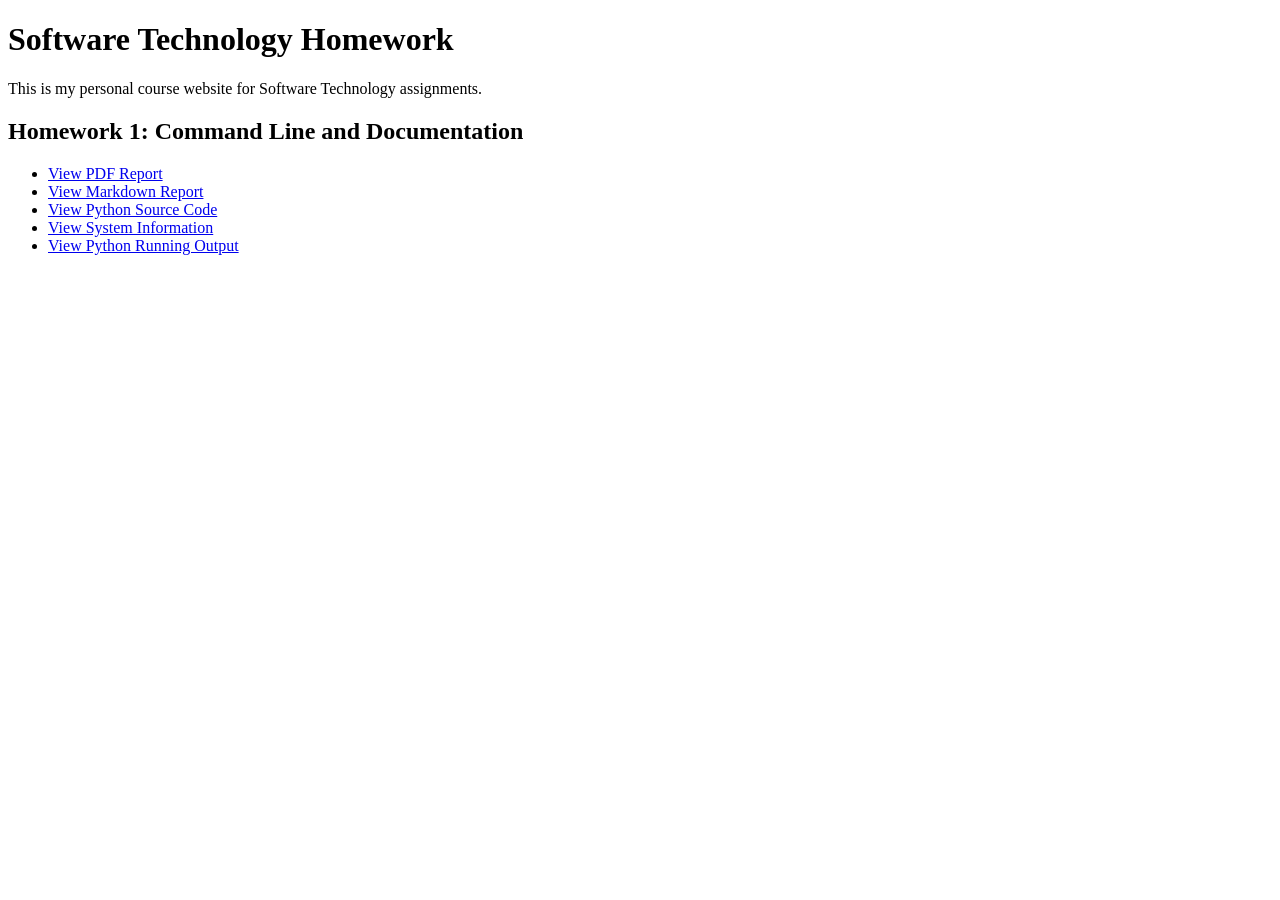
==== index.html @ 3d466a9c "Add homework 1 files" ====
<!DOCTYPE html>
<html lang="en">
<head>
    <meta charset="UTF-8">
    <title>Software Technology Homework</title>
</head>
<body>
    <h1>Software Technology Homework</h1>

    <p>This is my personal course website for Software Technology assignments.</p>

    <h2>Homework 1: Command Line and Documentation</h2>

    <ul>
        <li><a href="report.pdf">View PDF Report</a></li>
        <li><a href="report.md">View Markdown Report</a></li>
        <li><a href="matmul.py">View Python Source Code</a></li>
        <li><a href="system_info.txt">View System Information</a></li>
        <li><a href="result_python.txt">View Python Running Output</a></li>
    </ul>
</body>
</html>
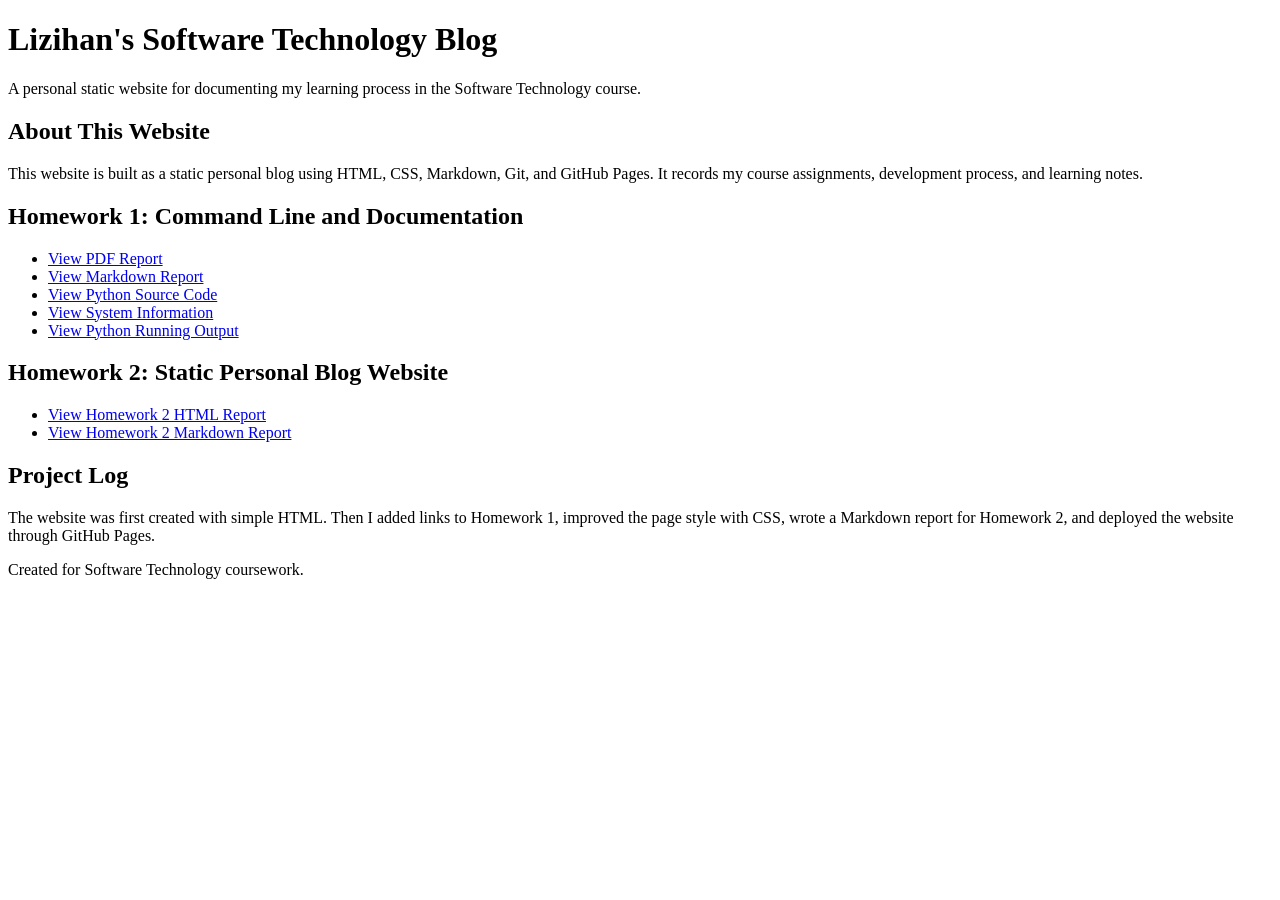
==== commit a2a02c98: "Update homepage as personal blog" ====
--- a/index.html
+++ b/index.html
@@ -2,21 +2,55 @@
 <html lang="en">
 <head>
     <meta charset="UTF-8">
-    <title>Software Technology Homework</title>
+    <title>Lizihan's Software Technology Blog</title>
+    <link rel="stylesheet" href="style.css">
 </head>
 <body>
-    <h1>Software Technology Homework</h1>
+    <header>
+        <h1>Lizihan's Software Technology Blog</h1>
+        <p>A personal static website for documenting my learning process in the Software Technology course.</p>
+    </header>
 
-    <p>This is my personal course website for Software Technology assignments.</p>
+    <main>
+        <section class="card">
+            <h2>About This Website</h2>
+            <p>
+                This website is built as a static personal blog using HTML, CSS, Markdown, Git, and GitHub Pages.
+                It records my course assignments, development process, and learning notes.
+            </p>
+        </section>
 
-    <h2>Homework 1: Command Line and Documentation</h2>
+        <section class="card">
+            <h2>Homework 1: Command Line and Documentation</h2>
+            <ul>
+                <li><a href="report.pdf">View PDF Report</a></li>
+                <li><a href="report.md">View Markdown Report</a></li>
+                <li><a href="matmul.py">View Python Source Code</a></li>
+                <li><a href="system_info.txt">View System Information</a></li>
+                <li><a href="result_python.txt">View Python Running Output</a></li>
+            </ul>
+        </section>
 
-    <ul>
-        <li><a href="report.pdf">View PDF Report</a></li>
-        <li><a href="report.md">View Markdown Report</a></li>
-        <li><a href="matmul.py">View Python Source Code</a></li>
-        <li><a href="system_info.txt">View System Information</a></li>
-        <li><a href="result_python.txt">View Python Running Output</a></li>
-    </ul>
+        <section class="card">
+            <h2>Homework 2: Static Personal Blog Website</h2>
+            <ul>
+                <li><a href="homework2_report.html">View Homework 2 HTML Report</a></li>
+                <li><a href="homework2_report.md">View Homework 2 Markdown Report</a></li>
+            </ul>
+        </section>
+
+        <section class="card">
+            <h2>Project Log</h2>
+            <p>
+                The website was first created with simple HTML. Then I added links to Homework 1,
+                improved the page style with CSS, wrote a Markdown report for Homework 2,
+                and deployed the website through GitHub Pages.
+            </p>
+        </section>
+    </main>
+
+    <footer>
+        <p>Created for Software Technology coursework.</p>
+    </footer>
 </body>
 </html>
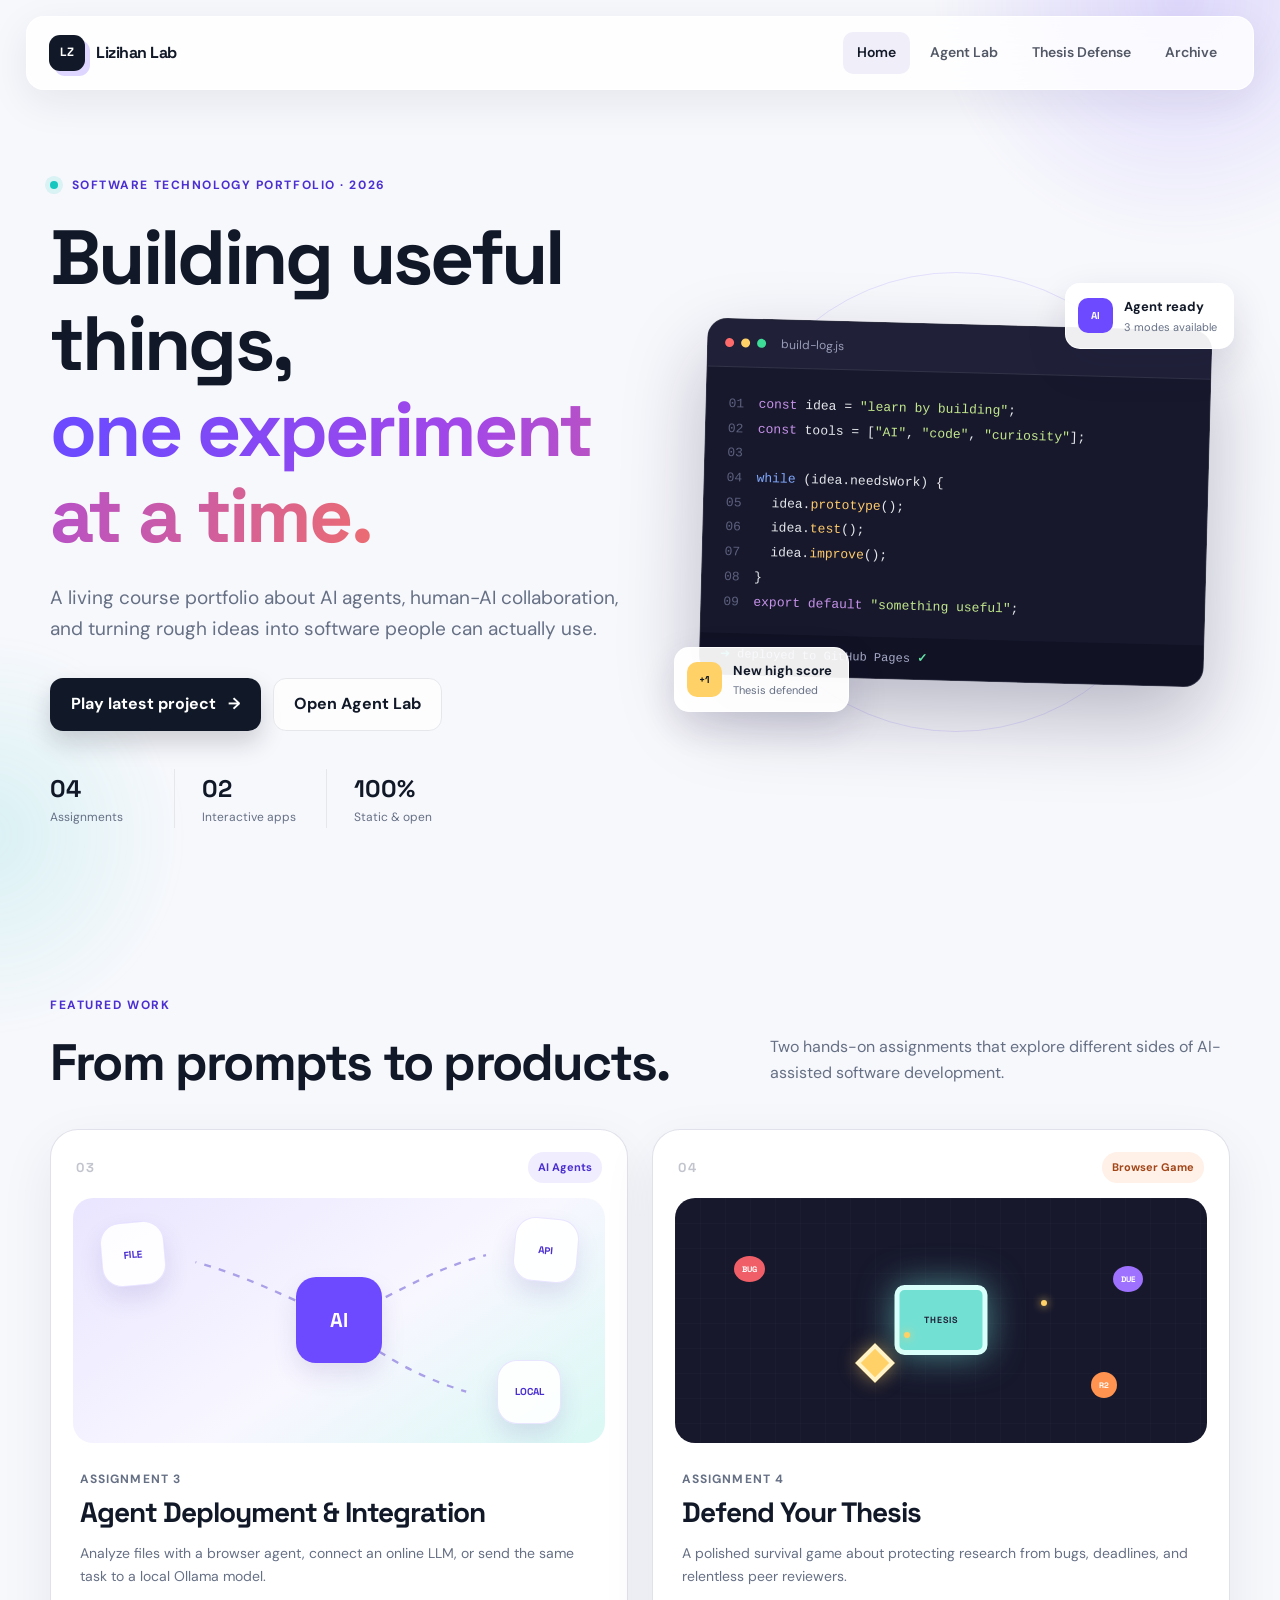
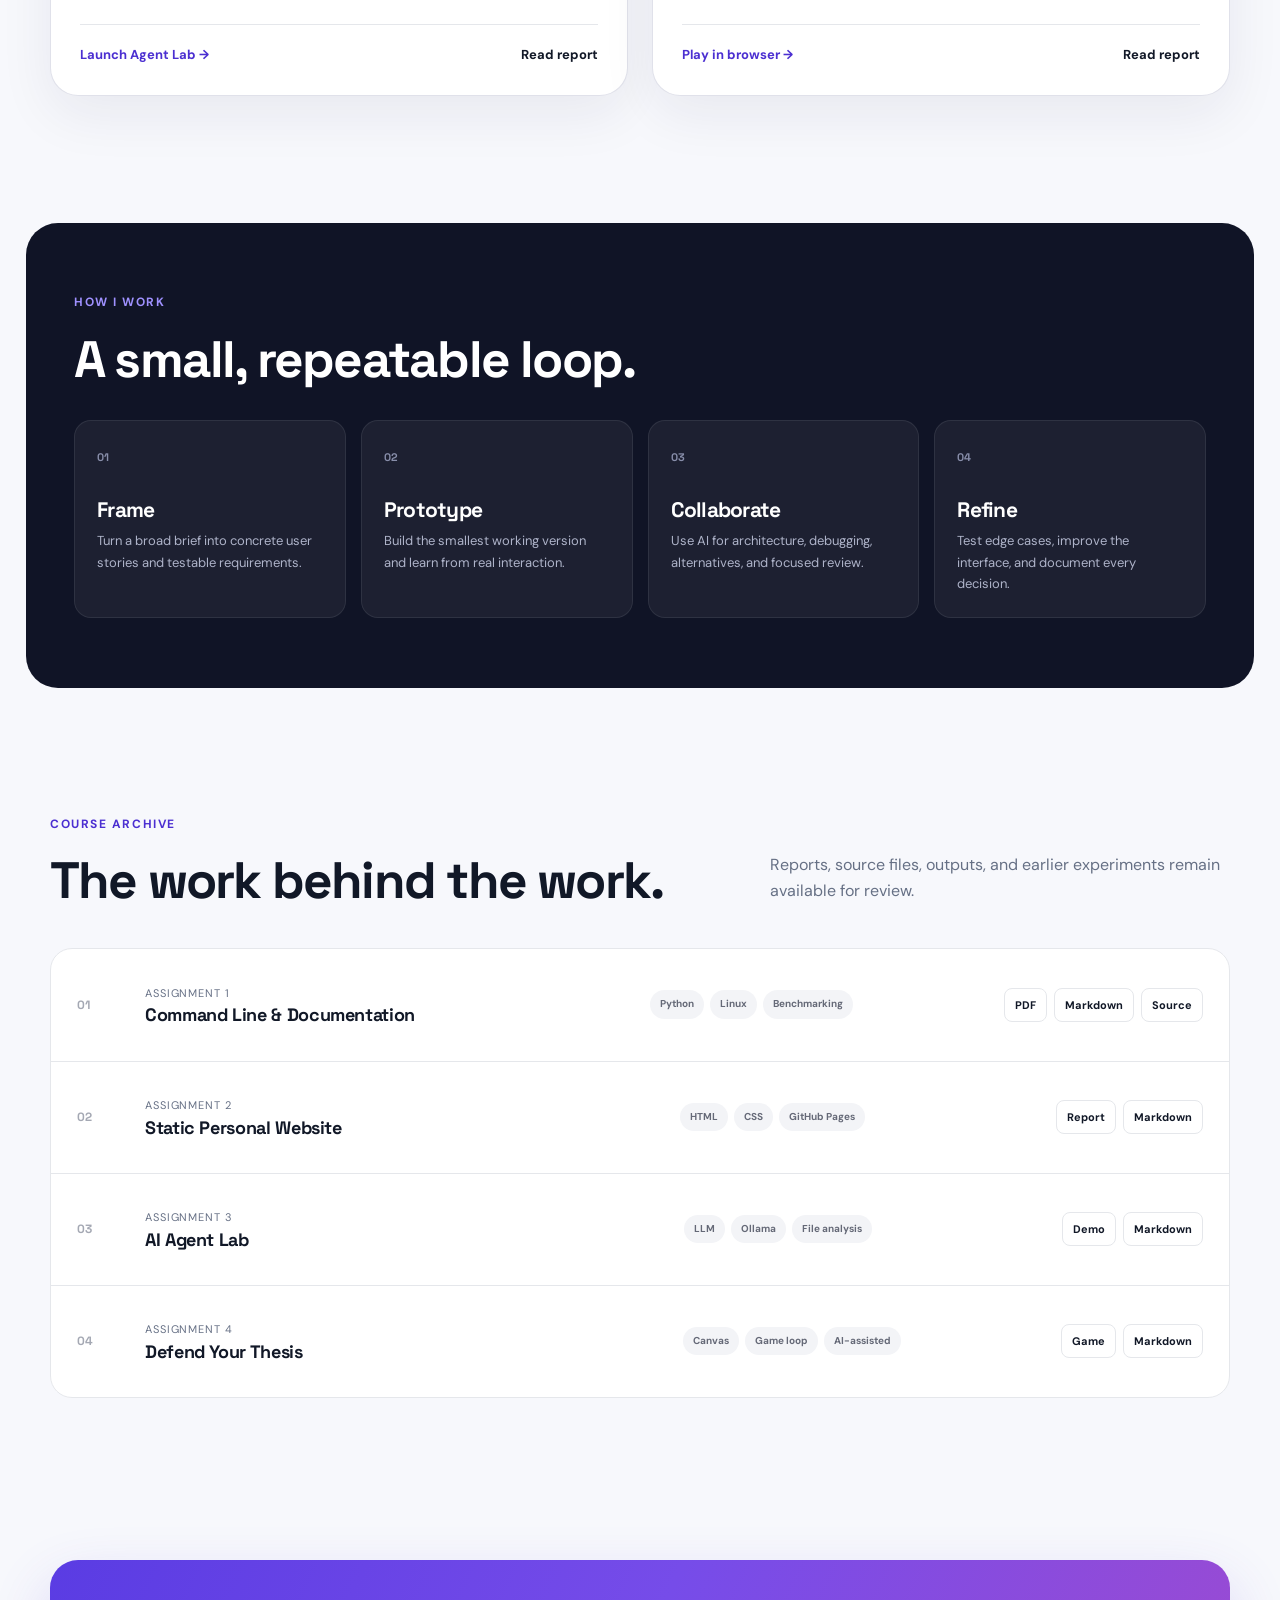
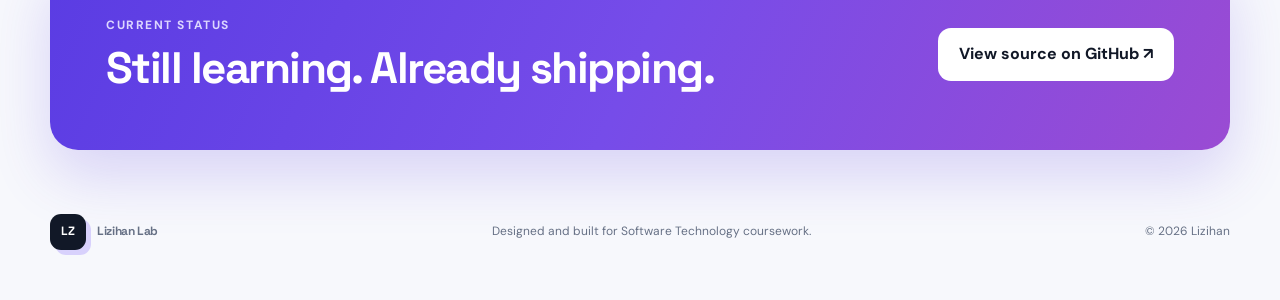
==== commit abc5a9dd: "Complete AI agent and thesis defense assignments" ====
--- a/index.html
+++ b/index.html
@@ -2,55 +2,232 @@
 <html lang="en">
 <head>
     <meta charset="UTF-8">
-    <title>Lizihan's Software Technology Blog</title>
+    <meta name="viewport" content="width=device-width, initial-scale=1">
+    <meta name="description" content="Lizihan's Software Technology course portfolio, featuring AI agents, an interactive browser game, and technical reports.">
+    <title>Lizihan | Software Technology Lab</title>
+    <link rel="preconnect" href="https://fonts.googleapis.com">
+    <link rel="preconnect" href="https://fonts.gstatic.com" crossorigin>
+    <link href="https://fonts.googleapis.com/css2?family=DM+Sans:wght@400;500;600;700&family=Space+Grotesk:wght@500;600;700&display=swap" rel="stylesheet">
     <link rel="stylesheet" href="style.css">
+    <script src="site.js" defer></script>
 </head>
 <body>
-    <header>
-        <h1>Lizihan's Software Technology Blog</h1>
-        <p>A personal static website for documenting my learning process in the Software Technology course.</p>
+    <div class="page-glow page-glow-one" aria-hidden="true"></div>
+    <div class="page-glow page-glow-two" aria-hidden="true"></div>
+
+    <header class="site-header">
+        <a class="brand" href="index.html" aria-label="Lizihan home">
+            <span class="brand-mark">LZ</span>
+            <span>Lizihan Lab</span>
+        </a>
+        <button class="nav-toggle" type="button" aria-expanded="false" aria-controls="site-nav">
+            <span></span><span></span><span></span>
+            <span class="sr-only">Toggle navigation</span>
+        </button>
+        <nav id="site-nav" class="site-nav" aria-label="Main navigation">
+            <a class="active" href="index.html">Home</a>
+            <a href="agent-lab.html">Agent Lab</a>
+            <a href="thesis-defense.html">Thesis Defense</a>
+            <a href="#archive">Archive</a>
+        </nav>
     </header>
 
     <main>
-        <section class="card">
-            <h2>About This Website</h2>
-            <p>
-                This website is built as a static personal blog using HTML, CSS, Markdown, Git, and GitHub Pages.
-                It records my course assignments, development process, and learning notes.
-            </p>
-        </section>
-
-        <section class="card">
-            <h2>Homework 1: Command Line and Documentation</h2>
-            <ul>
-                <li><a href="report.pdf">View PDF Report</a></li>
-                <li><a href="report.md">View Markdown Report</a></li>
-                <li><a href="matmul.py">View Python Source Code</a></li>
-                <li><a href="system_info.txt">View System Information</a></li>
-                <li><a href="result_python.txt">View Python Running Output</a></li>
-            </ul>
-        </section>
-
-        <section class="card">
-            <h2>Homework 2: Static Personal Blog Website</h2>
-            <ul>
-                <li><a href="homework2_report.html">View Homework 2 HTML Report</a></li>
-                <li><a href="homework2_report.md">View Homework 2 Markdown Report</a></li>
-            </ul>
-        </section>
-
-        <section class="card">
-            <h2>Project Log</h2>
-            <p>
-                The website was first created with simple HTML. Then I added links to Homework 1,
-                improved the page style with CSS, wrote a Markdown report for Homework 2,
-                and deployed the website through GitHub Pages.
-            </p>
+        <section class="hero shell">
+            <div class="hero-copy" data-reveal>
+                <p class="eyebrow"><span class="status-dot"></span> Software Technology Portfolio · 2026</p>
+                <h1>Building useful things,<br><span>one experiment at a time.</span></h1>
+                <p class="hero-lead">
+                    A living course portfolio about AI agents, human-AI collaboration,
+                    and turning rough ideas into software people can actually use.
+                </p>
+                <div class="hero-actions">
+                    <a class="button button-primary" href="thesis-defense.html">
+                        Play latest project <span aria-hidden="true">→</span>
+                    </a>
+                    <a class="button button-secondary" href="agent-lab.html">Open Agent Lab</a>
+                </div>
+                <dl class="hero-stats" aria-label="Portfolio statistics">
+                    <div><dt>04</dt><dd>Assignments</dd></div>
+                    <div><dt>02</dt><dd>Interactive apps</dd></div>
+                    <div><dt>100%</dt><dd>Static & open</dd></div>
+                </dl>
+            </div>
+
+            <div class="hero-visual" data-reveal>
+                <div class="orbit orbit-one" aria-hidden="true"></div>
+                <div class="orbit orbit-two" aria-hidden="true"></div>
+                <div class="code-window">
+                    <div class="window-bar">
+                        <span></span><span></span><span></span>
+                        <p>build-log.js</p>
+                    </div>
+                    <div class="code-lines" aria-label="Decorative code sample">
+                        <p><i>01</i><span class="code-purple">const</span> idea = <span class="code-green">"learn by building"</span>;</p>
+                        <p><i>02</i><span class="code-purple">const</span> tools = [<span class="code-green">"AI"</span>, <span class="code-green">"code"</span>, <span class="code-green">"curiosity"</span>];</p>
+                        <p><i>03</i></p>
+                        <p><i>04</i><span class="code-blue">while</span> (idea.needsWork) {</p>
+                        <p><i>05</i>&nbsp;&nbsp;idea.<span class="code-yellow">prototype</span>();</p>
+                        <p><i>06</i>&nbsp;&nbsp;idea.<span class="code-yellow">test</span>();</p>
+                        <p><i>07</i>&nbsp;&nbsp;idea.<span class="code-yellow">improve</span>();</p>
+                        <p><i>08</i>}</p>
+                        <p><i>09</i><span class="code-purple">export default</span> <span class="code-green">"something useful"</span>;</p>
+                    </div>
+                    <div class="terminal-line"><span>➜</span> deployed to GitHub Pages <b>✓</b></div>
+                </div>
+                <div class="float-card float-card-top">
+                    <span class="mini-icon">AI</span>
+                    <div><strong>Agent ready</strong><small>3 modes available</small></div>
+                </div>
+                <div class="float-card float-card-bottom">
+                    <span class="mini-icon mini-icon-warm">+1</span>
+                    <div><strong>New high score</strong><small>Thesis defended</small></div>
+                </div>
+            </div>
+        </section>
+
+        <section class="section shell" id="projects">
+            <div class="section-heading" data-reveal>
+                <div>
+                    <p class="eyebrow">Featured work</p>
+                    <h2>From prompts to products.</h2>
+                </div>
+                <p>Two hands-on assignments that explore different sides of AI-assisted software development.</p>
+            </div>
+
+            <div class="featured-grid">
+                <article class="project-card project-card-agent" data-reveal>
+                    <div class="project-topline">
+                        <span class="project-number">03</span>
+                        <span class="tag">AI Agents</span>
+                    </div>
+                    <div class="project-graphic agent-graphic" aria-hidden="true">
+                        <div class="agent-node node-center">AI</div>
+                        <div class="agent-node node-file">FILE</div>
+                        <div class="agent-node node-web">API</div>
+                        <div class="agent-node node-local">LOCAL</div>
+                        <svg viewBox="0 0 400 210" role="presentation">
+                            <path d="M198 104 C145 80, 120 67, 77 55"></path>
+                            <path d="M205 102 C259 77, 280 61, 326 49"></path>
+                            <path d="M202 110 C244 139, 267 153, 309 166"></path>
+                        </svg>
+                    </div>
+                    <div class="project-copy">
+                        <p class="project-kicker">Assignment 3</p>
+                        <h3>Agent Deployment & Integration</h3>
+                        <p>Analyze files with a browser agent, connect an online LLM, or send the same task to a local Ollama model.</p>
+                        <div class="project-links">
+                            <a href="agent-lab.html">Launch Agent Lab <span>→</span></a>
+                            <a href="assignment3-report.html">Read report</a>
+                        </div>
+                    </div>
+                </article>
+
+                <article class="project-card project-card-game" data-reveal>
+                    <div class="project-topline">
+                        <span class="project-number">04</span>
+                        <span class="tag tag-warm">Browser Game</span>
+                    </div>
+                    <div class="project-graphic game-graphic" aria-hidden="true">
+                        <div class="pixel-grid"></div>
+                        <div class="thesis-core-mini"><span>THESIS</span></div>
+                        <div class="player-mini"></div>
+                        <span class="enemy-mini enemy-one">BUG</span>
+                        <span class="enemy-mini enemy-two">DUE</span>
+                        <span class="enemy-mini enemy-three">R2</span>
+                        <span class="shot-mini shot-one"></span>
+                        <span class="shot-mini shot-two"></span>
+                    </div>
+                    <div class="project-copy">
+                        <p class="project-kicker">Assignment 4</p>
+                        <h3>Defend Your Thesis</h3>
+                        <p>A polished survival game about protecting research from bugs, deadlines, and relentless peer reviewers.</p>
+                        <div class="project-links">
+                            <a href="thesis-defense.html">Play in browser <span>→</span></a>
+                            <a href="assignment4-report.html">Read report</a>
+                        </div>
+                    </div>
+                </article>
+            </div>
+        </section>
+
+        <section class="section shell process-section">
+            <div class="section-heading compact" data-reveal>
+                <div>
+                    <p class="eyebrow">How I work</p>
+                    <h2>A small, repeatable loop.</h2>
+                </div>
+            </div>
+            <div class="process-grid">
+                <article data-reveal><span>01</span><h3>Frame</h3><p>Turn a broad brief into concrete user stories and testable requirements.</p></article>
+                <article data-reveal><span>02</span><h3>Prototype</h3><p>Build the smallest working version and learn from real interaction.</p></article>
+                <article data-reveal><span>03</span><h3>Collaborate</h3><p>Use AI for architecture, debugging, alternatives, and focused review.</p></article>
+                <article data-reveal><span>04</span><h3>Refine</h3><p>Test edge cases, improve the interface, and document every decision.</p></article>
+            </div>
+        </section>
+
+        <section class="section shell" id="archive">
+            <div class="section-heading" data-reveal>
+                <div>
+                    <p class="eyebrow">Course archive</p>
+                    <h2>The work behind the work.</h2>
+                </div>
+                <p>Reports, source files, outputs, and earlier experiments remain available for review.</p>
+            </div>
+            <div class="archive-list" data-reveal>
+                <article>
+                    <div class="archive-index">01</div>
+                    <div><p>Assignment 1</p><h3>Command Line & Documentation</h3></div>
+                    <div class="archive-tags"><span>Python</span><span>Linux</span><span>Benchmarking</span></div>
+                    <div class="archive-actions">
+                        <a href="report.pdf">PDF</a>
+                        <a href="report.md">Markdown</a>
+                        <a href="matmul.py">Source</a>
+                    </div>
+                </article>
+                <article>
+                    <div class="archive-index">02</div>
+                    <div><p>Assignment 2</p><h3>Static Personal Website</h3></div>
+                    <div class="archive-tags"><span>HTML</span><span>CSS</span><span>GitHub Pages</span></div>
+                    <div class="archive-actions">
+                        <a href="homework2_report.html">Report</a>
+                        <a href="homework2_report.md">Markdown</a>
+                    </div>
+                </article>
+                <article>
+                    <div class="archive-index">03</div>
+                    <div><p>Assignment 3</p><h3>AI Agent Lab</h3></div>
+                    <div class="archive-tags"><span>LLM</span><span>Ollama</span><span>File analysis</span></div>
+                    <div class="archive-actions">
+                        <a href="agent-lab.html">Demo</a>
+                        <a href="assignment3-report.md">Markdown</a>
+                    </div>
+                </article>
+                <article>
+                    <div class="archive-index">04</div>
+                    <div><p>Assignment 4</p><h3>Defend Your Thesis</h3></div>
+                    <div class="archive-tags"><span>Canvas</span><span>Game loop</span><span>AI-assisted</span></div>
+                    <div class="archive-actions">
+                        <a href="thesis-defense.html">Game</a>
+                        <a href="assignment4-report.md">Markdown</a>
+                    </div>
+                </article>
+            </div>
+        </section>
+
+        <section class="cta-section shell" data-reveal>
+            <div>
+                <p class="eyebrow">Current status</p>
+                <h2>Still learning. Already shipping.</h2>
+            </div>
+            <a class="button button-light" href="https://github.com/lizihanFly/lizihanFly.github.io" target="_blank" rel="noreferrer">View source on GitHub ↗</a>
         </section>
     </main>
 
-    <footer>
-        <p>Created for Software Technology coursework.</p>
+    <footer class="site-footer shell">
+        <a class="brand" href="index.html"><span class="brand-mark">LZ</span><span>Lizihan Lab</span></a>
+        <p>Designed and built for Software Technology coursework.</p>
+        <p>© <span data-year>2026</span> Lizihan</p>
     </footer>
 </body>
 </html>
--- a/style.css
+++ b/style.css
@@ -0,0 +1,531 @@
+:root {
+    --ink: #111827;
+    --muted: #667085;
+    --line: #e5e7eb;
+    --paper: #f7f8fc;
+    --white: #ffffff;
+    --violet: #6d4aff;
+    --violet-dark: #4b2fd1;
+    --cyan: #16c7c0;
+    --orange: #ff8a4c;
+    --yellow: #ffd166;
+    --navy: #101426;
+    --radius-lg: 28px;
+    --radius-md: 18px;
+    --shadow: 0 24px 70px rgba(31, 24, 68, 0.1);
+    --font-body: "DM Sans", Arial, sans-serif;
+    --font-display: "Space Grotesk", "DM Sans", Arial, sans-serif;
+}
+
+* { box-sizing: border-box; }
+html { scroll-behavior: smooth; }
+body {
+    margin: 0;
+    color: var(--ink);
+    background: var(--paper);
+    font-family: var(--font-body);
+    line-height: 1.65;
+    overflow-x: hidden;
+}
+body::before {
+    content: "";
+    position: fixed;
+    inset: 0;
+    z-index: -3;
+    opacity: 0.35;
+    pointer-events: none;
+    background-image: radial-gradient(#c9c5da 0.65px, transparent 0.65px);
+    background-size: 22px 22px;
+}
+a { color: inherit; text-decoration: none; }
+button, input, textarea, select { font: inherit; }
+button, a { -webkit-tap-highlight-color: transparent; }
+img, canvas { max-width: 100%; }
+h1, h2, h3, p { margin-top: 0; }
+h1, h2, h3 { font-family: var(--font-display); line-height: 1.12; letter-spacing: -0.035em; }
+.sr-only {
+    position: absolute;
+    width: 1px;
+    height: 1px;
+    padding: 0;
+    margin: -1px;
+    overflow: hidden;
+    clip: rect(0, 0, 0, 0);
+    white-space: nowrap;
+    border: 0;
+}
+.shell { width: min(1180px, calc(100% - 48px)); margin-inline: auto; }
+.page-glow {
+    position: absolute;
+    z-index: -2;
+    border-radius: 50%;
+    filter: blur(4px);
+    pointer-events: none;
+}
+.page-glow-one {
+    width: 520px;
+    height: 520px;
+    top: -260px;
+    right: -160px;
+    background: radial-gradient(circle, rgba(109,74,255,.18), transparent 67%);
+}
+.page-glow-two {
+    width: 430px;
+    height: 430px;
+    top: 620px;
+    left: -230px;
+    background: radial-gradient(circle, rgba(22,199,192,.13), transparent 66%);
+}
+.site-header {
+    width: min(1228px, calc(100% - 32px));
+    height: 74px;
+    margin: 16px auto 0;
+    padding: 0 22px;
+    display: flex;
+    align-items: center;
+    justify-content: space-between;
+    position: sticky;
+    top: 12px;
+    z-index: 50;
+    background: rgba(255,255,255,.82);
+    border: 1px solid rgba(255,255,255,.9);
+    border-radius: 18px;
+    box-shadow: 0 12px 40px rgba(31,24,68,.08);
+    backdrop-filter: blur(18px);
+}
+.brand {
+    display: inline-flex;
+    align-items: center;
+    gap: 11px;
+    font-family: var(--font-display);
+    font-weight: 700;
+    letter-spacing: -.03em;
+}
+.brand-mark {
+    width: 36px;
+    height: 36px;
+    display: grid;
+    place-items: center;
+    color: var(--white);
+    background: var(--ink);
+    border-radius: 11px;
+    font-size: 12px;
+    letter-spacing: .02em;
+    box-shadow: 5px 5px 0 rgba(109,74,255,.22);
+}
+.site-nav { display: flex; align-items: center; gap: 6px; }
+.site-nav a {
+    padding: 9px 14px;
+    border-radius: 10px;
+    color: #525866;
+    font-size: 14px;
+    font-weight: 600;
+    transition: .2s ease;
+}
+.site-nav a:hover, .site-nav a.active { color: var(--ink); background: #f0eef9; }
+.nav-toggle { display: none; border: 0; background: none; padding: 8px; }
+.nav-toggle > span:not(.sr-only) {
+    display: block;
+    width: 22px;
+    height: 2px;
+    margin: 4px;
+    background: var(--ink);
+}
+.hero {
+    min-height: 690px;
+    padding: 86px 0 76px;
+    display: grid;
+    grid-template-columns: 1.02fr .98fr;
+    gap: 60px;
+    align-items: center;
+}
+.eyebrow {
+    margin-bottom: 18px;
+    color: var(--violet-dark);
+    font-size: 12px;
+    font-weight: 700;
+    letter-spacing: .13em;
+    text-transform: uppercase;
+}
+.status-dot {
+    width: 8px;
+    height: 8px;
+    display: inline-block;
+    margin-right: 9px;
+    border-radius: 50%;
+    background: var(--cyan);
+    box-shadow: 0 0 0 5px rgba(22,199,192,.13);
+}
+.hero h1 { margin-bottom: 24px; font-size: clamp(48px, 6vw, 78px); }
+.hero h1 span {
+    color: transparent;
+    background: linear-gradient(100deg, var(--violet) 5%, #a347e8 48%, #ec6c71);
+    background-clip: text;
+    -webkit-background-clip: text;
+}
+.hero-lead { max-width: 610px; color: var(--muted); font-size: 19px; }
+.hero-actions { display: flex; flex-wrap: wrap; gap: 12px; margin: 34px 0 38px; }
+.button {
+    min-height: 48px;
+    padding: 12px 20px;
+    display: inline-flex;
+    align-items: center;
+    justify-content: center;
+    gap: 12px;
+    border: 1px solid transparent;
+    border-radius: 13px;
+    cursor: pointer;
+    font-weight: 700;
+    transition: transform .2s ease, box-shadow .2s ease, background .2s ease;
+}
+.button:hover { transform: translateY(-2px); }
+.button-primary {
+    color: var(--white);
+    background: var(--ink);
+    box-shadow: 0 12px 25px rgba(17,24,39,.18);
+}
+.button-primary:hover { box-shadow: 0 16px 35px rgba(17,24,39,.24); }
+.button-secondary { border-color: var(--line); background: rgba(255,255,255,.72); }
+.button-light { color: var(--ink); background: var(--white); }
+.hero-stats { display: flex; gap: 30px; margin: 0; }
+.hero-stats div { min-width: 94px; }
+.hero-stats div + div { padding-left: 27px; border-left: 1px solid var(--line); }
+.hero-stats dt { font-family: var(--font-display); font-size: 24px; font-weight: 700; }
+.hero-stats dd { margin: 0; color: var(--muted); font-size: 12px; }
+.hero-visual { position: relative; min-height: 490px; display: grid; place-items: center; }
+.code-window {
+    width: min(510px, 92%);
+    position: relative;
+    z-index: 3;
+    overflow: hidden;
+    color: #e5e7eb;
+    background: #17182c;
+    border: 1px solid rgba(255,255,255,.12);
+    border-radius: 20px;
+    box-shadow: 0 35px 80px rgba(24,17,60,.27);
+    transform: rotate(1.5deg);
+}
+.window-bar {
+    height: 48px;
+    padding: 0 17px;
+    display: flex;
+    align-items: center;
+    gap: 7px;
+    background: #202138;
+    border-bottom: 1px solid rgba(255,255,255,.08);
+}
+.window-bar > span { width: 9px; height: 9px; border-radius: 50%; background: #ff6b6b; }
+.window-bar > span:nth-child(2) { background: #ffd166; }
+.window-bar > span:nth-child(3) { background: #3ddc97; }
+.window-bar p { margin: 0 0 0 8px; color: #999cb8; font: 12px var(--font-body); }
+.code-lines { padding: 25px 22px 19px; font: 13px/1.9 Consolas, monospace; }
+.code-lines p { margin: 0; white-space: nowrap; }
+.code-lines i { display: inline-block; width: 30px; color: #5c607e; font-style: normal; user-select: none; }
+.code-purple { color: #c792ea; }
+.code-green { color: #c3e88d; }
+.code-blue { color: #82aaff; }
+.code-yellow { color: #ffcb6b; }
+.terminal-line { padding: 13px 20px; color: #a7abc8; background: #111224; font: 12px Consolas, monospace; }
+.terminal-line span { color: var(--cyan); }
+.terminal-line b { color: #63e6a7; }
+.float-card {
+    position: absolute;
+    z-index: 5;
+    padding: 12px 16px 12px 12px;
+    display: flex;
+    align-items: center;
+    gap: 11px;
+    background: rgba(255,255,255,.93);
+    border: 1px solid rgba(255,255,255,.9);
+    border-radius: 15px;
+    box-shadow: 0 16px 40px rgba(31,24,68,.14);
+    animation: float 4s ease-in-out infinite;
+}
+.float-card-top { top: 26px; right: -4px; }
+.float-card-bottom { bottom: 35px; left: -7px; animation-delay: -2s; }
+.float-card strong, .float-card small { display: block; }
+.float-card strong { font-size: 13px; }
+.float-card small { color: var(--muted); font-size: 11px; }
+.mini-icon {
+    width: 35px;
+    height: 35px;
+    display: grid;
+    place-items: center;
+    color: var(--white);
+    background: var(--violet);
+    border-radius: 10px;
+    font: 700 10px var(--font-display);
+}
+.mini-icon-warm { color: var(--ink); background: var(--yellow); }
+.orbit { position: absolute; border: 1px solid rgba(109,74,255,.14); border-radius: 50%; }
+.orbit-one { width: 460px; height: 460px; }
+.orbit-two { width: 350px; height: 350px; border-color: rgba(22,199,192,.16); }
+.section { padding: 92px 0; }
+.section-heading {
+    margin-bottom: 38px;
+    display: flex;
+    align-items: end;
+    justify-content: space-between;
+    gap: 40px;
+}
+.section-heading h2 { margin: 0; font-size: clamp(35px, 4vw, 52px); }
+.section-heading > p { max-width: 460px; margin-bottom: 5px; color: var(--muted); }
+.section-heading.compact { margin-bottom: 32px; }
+.featured-grid { display: grid; grid-template-columns: 1fr 1fr; gap: 24px; }
+.project-card {
+    min-width: 0;
+    overflow: hidden;
+    background: var(--white);
+    border: 1px solid rgba(221,222,232,.9);
+    border-radius: var(--radius-lg);
+    box-shadow: 0 18px 55px rgba(31,24,68,.07);
+    transition: transform .25s ease, box-shadow .25s ease;
+}
+.project-card:hover { transform: translateY(-5px); box-shadow: var(--shadow); }
+.project-topline { padding: 22px 25px 0; display: flex; align-items: center; justify-content: space-between; }
+.project-number { color: #c3c5ce; font: 700 13px var(--font-display); letter-spacing: .12em; }
+.tag, .archive-tags span {
+    padding: 6px 10px;
+    color: var(--violet-dark);
+    background: #f0edff;
+    border-radius: 999px;
+    font-size: 11px;
+    font-weight: 700;
+}
+.tag-warm { color: #a24618; background: #fff0e8; }
+.project-graphic { height: 245px; margin: 15px 22px 0; position: relative; overflow: hidden; border-radius: 20px; }
+.agent-graphic { background: linear-gradient(145deg, #e9e5ff, #f8f7ff 55%, #d9f8f4); }
+.agent-graphic svg { position: absolute; inset: 0; width: 100%; height: 100%; }
+.agent-graphic path { fill: none; stroke: #aaa0e8; stroke-width: 2; stroke-dasharray: 6 7; }
+.agent-node {
+    width: 64px;
+    height: 64px;
+    position: absolute;
+    z-index: 2;
+    display: grid;
+    place-items: center;
+    color: var(--violet-dark);
+    background: rgba(255,255,255,.9);
+    border: 1px solid rgba(109,74,255,.14);
+    border-radius: 20px;
+    box-shadow: 0 12px 25px rgba(62,43,146,.12);
+    font: 700 10px var(--font-display);
+}
+.node-center { width: 86px; height: 86px; left: 50%; top: 50%; color: var(--white); background: var(--violet); transform: translate(-50%,-50%); font-size: 20px; }
+.node-file { top: 24px; left: 28px; transform: rotate(-5deg); }
+.node-web { top: 20px; right: 27px; transform: rotate(5deg); }
+.node-local { right: 44px; bottom: 19px; }
+.game-graphic { background: #17182c; }
+.pixel-grid { position: absolute; inset: 0; opacity: .2; background-image: linear-gradient(rgba(255,255,255,.1) 1px, transparent 1px), linear-gradient(90deg, rgba(255,255,255,.1) 1px, transparent 1px); background-size: 25px 25px; }
+.thesis-core-mini {
+    width: 93px;
+    height: 70px;
+    position: absolute;
+    left: 50%;
+    top: 50%;
+    display: grid;
+    place-items: center;
+    color: #202138;
+    background: #73e0d4;
+    border: 5px solid #d9fffa;
+    border-radius: 10px;
+    box-shadow: 0 0 35px rgba(115,224,212,.55);
+    transform: translate(-50%,-50%);
+}
+.thesis-core-mini span { font: 800 9px var(--font-display); letter-spacing: .12em; }
+.player-mini { width: 28px; height: 28px; position: absolute; left: 35%; top: 62%; background: #ffd166; border: 4px solid #fff3c9; transform: rotate(45deg); box-shadow: 0 0 18px rgba(255,209,102,.5); }
+.enemy-mini { position: absolute; padding: 8px; color: var(--white); background: #f05f68; border-radius: 50%; font: 700 8px var(--font-display); }
+.enemy-one { left: 11%; top: 24%; }
+.enemy-two { right: 12%; top: 28%; background: #9e71ff; }
+.enemy-three { right: 17%; bottom: 18%; background: #ff934f; }
+.shot-mini { position: absolute; width: 6px; height: 6px; border-radius: 50%; background: #ffd166; box-shadow: 0 0 9px #ffd166; }
+.shot-one { left: 43%; top: 55%; }
+.shot-two { right: 30%; top: 42%; }
+.project-copy { padding: 27px 29px 30px; }
+.project-kicker { margin-bottom: 8px; color: var(--muted); font-size: 12px; font-weight: 700; text-transform: uppercase; letter-spacing: .09em; }
+.project-copy h3 { margin-bottom: 13px; font-size: 28px; }
+.project-copy > p:not(.project-kicker) { min-height: 58px; color: var(--muted); font-size: 14px; }
+.project-links { margin-top: 24px; padding-top: 19px; display: flex; justify-content: space-between; border-top: 1px solid var(--line); }
+.project-links a { font-size: 13px; font-weight: 700; }
+.project-links a:first-child { color: var(--violet-dark); }
+.process-section {
+    width: min(1228px, calc(100% - 32px));
+    margin-block: 35px;
+    padding: 70px 48px;
+    color: var(--white);
+    background: var(--navy);
+    border-radius: 32px;
+}
+.process-section .eyebrow { color: #9f91ff; }
+.process-grid { display: grid; grid-template-columns: repeat(4, 1fr); gap: 15px; }
+.process-grid article {
+    padding: 22px;
+    background: rgba(255,255,255,.055);
+    border: 1px solid rgba(255,255,255,.08);
+    border-radius: 17px;
+}
+.process-grid span { color: #888eaa; font: 700 11px var(--font-display); }
+.process-grid h3 { margin: 28px 0 9px; font-size: 21px; }
+.process-grid p { margin: 0; color: #aeb3c9; font-size: 13px; }
+.archive-list { background: var(--white); border: 1px solid var(--line); border-radius: 22px; overflow: hidden; }
+.archive-list article {
+    min-height: 112px;
+    padding: 22px 26px;
+    display: grid;
+    grid-template-columns: 48px 1.45fr 1fr auto;
+    gap: 20px;
+    align-items: center;
+}
+.archive-list article + article { border-top: 1px solid var(--line); }
+.archive-index { color: #a4a8b3; font: 700 12px var(--font-display); }
+.archive-list p { margin: 0 0 3px; color: var(--muted); font-size: 11px; text-transform: uppercase; letter-spacing: .08em; }
+.archive-list h3 { margin: 0; font-size: 18px; letter-spacing: -.02em; }
+.archive-tags { display: flex; flex-wrap: wrap; gap: 6px; }
+.archive-tags span { color: #656977; background: #f3f4f7; font-size: 10px; }
+.archive-actions { display: flex; gap: 7px; }
+.archive-actions a { padding: 7px 10px; border: 1px solid var(--line); border-radius: 8px; font-size: 11px; font-weight: 700; }
+.archive-actions a:hover { color: var(--violet-dark); border-color: #b8adf8; }
+.cta-section {
+    margin-top: 70px;
+    padding: 56px;
+    display: flex;
+    align-items: center;
+    justify-content: space-between;
+    gap: 30px;
+    color: var(--white);
+    background: linear-gradient(115deg, #5a3ce3, #764ce9 50%, #9a4bd3);
+    border-radius: var(--radius-lg);
+    box-shadow: 0 25px 60px rgba(90,60,227,.2);
+}
+.cta-section .eyebrow { margin-bottom: 9px; color: #dcd6ff; }
+.cta-section h2 { margin: 0; font-size: clamp(30px, 4vw, 44px); }
+.site-footer {
+    min-height: 150px;
+    padding: 50px 0 35px;
+    display: flex;
+    align-items: center;
+    justify-content: space-between;
+    gap: 30px;
+    color: var(--muted);
+    font-size: 12px;
+}
+.site-footer p { margin: 0; }
+[data-reveal] { opacity: 0; transform: translateY(18px); transition: opacity .7s ease, transform .7s ease; }
+[data-reveal].revealed { opacity: 1; transform: none; }
+@keyframes float { 50% { transform: translateY(-8px); } }
+
+/* Shared inner-page components */
+.inner-main { padding: 65px 0 100px; }
+.inner-hero { padding: 50px 0 48px; display: grid; grid-template-columns: 1fr auto; gap: 30px; align-items: end; }
+.inner-hero h1 { max-width: 850px; margin-bottom: 18px; font-size: clamp(45px, 7vw, 76px); }
+.inner-hero h1 span { color: var(--violet); }
+.inner-hero > div > p:not(.eyebrow) { max-width: 690px; color: var(--muted); font-size: 18px; }
+.breadcrumb { color: var(--muted); font-size: 12px; font-weight: 600; }
+.breadcrumb a:hover { color: var(--violet); }
+.panel {
+    background: var(--white);
+    border: 1px solid var(--line);
+    border-radius: 22px;
+    box-shadow: 0 15px 45px rgba(31,24,68,.06);
+}
+.panel-heading { padding: 22px 24px; border-bottom: 1px solid var(--line); }
+.panel-heading h2, .panel-heading h3 { margin: 0 0 5px; font-size: 20px; }
+.panel-heading p { margin: 0; color: var(--muted); font-size: 13px; }
+.field { display: grid; gap: 7px; }
+.field label { font-size: 12px; font-weight: 700; }
+.field input, .field textarea, .field select {
+    width: 100%;
+    padding: 11px 13px;
+    color: var(--ink);
+    background: #fafafd;
+    border: 1px solid #dfe1e8;
+    border-radius: 10px;
+    outline: none;
+}
+.field input:focus, .field textarea:focus, .field select:focus { border-color: var(--violet); box-shadow: 0 0 0 3px rgba(109,74,255,.1); }
+.notice { padding: 13px 15px; color: #5f4d18; background: #fff8df; border: 1px solid #f1dfa0; border-radius: 10px; font-size: 12px; }
+.chip { display: inline-flex; align-items: center; gap: 6px; padding: 6px 9px; border-radius: 999px; background: #f0edff; color: var(--violet-dark); font-size: 11px; font-weight: 700; }
+.status-pill::before { content: ""; width: 7px; height: 7px; border-radius: 50%; background: currentColor; }
+.status-pill.ready { color: #168a66; background: #e4f8f0; }
+.status-pill.busy { color: #a16708; background: #fff2d3; }
+.status-pill.error { color: #bb3742; background: #ffe8ea; }
+.doc-layout { display: grid; grid-template-columns: minmax(0, 1fr) 250px; gap: 30px; align-items: start; }
+.doc-article { padding: 42px; }
+.doc-article h1 { font-size: 42px; }
+.doc-article h2 { margin-top: 42px; font-size: 27px; }
+.doc-article h3 { margin-top: 28px; font-size: 20px; }
+.doc-article p, .doc-article li { color: #4e5667; }
+.doc-article code { padding: 2px 6px; color: #5737d4; background: #f0edff; border-radius: 5px; font: 13px Consolas, monospace; }
+.doc-article pre { padding: 18px; overflow: auto; color: #d9dbec; background: #17182c; border-radius: 13px; font: 12px/1.7 Consolas, monospace; }
+.doc-article table { width: 100%; border-collapse: collapse; font-size: 13px; }
+.doc-article th, .doc-article td { padding: 11px; text-align: left; border: 1px solid var(--line); }
+.doc-article th { background: #f5f4fa; }
+.doc-nav { position: sticky; top: 104px; padding: 20px; }
+.doc-nav h3 { font-size: 14px; }
+.doc-nav a { display: block; padding: 7px 0; color: var(--muted); font-size: 12px; }
+.doc-nav a:hover { color: var(--violet); }
+
+@media (max-width: 900px) {
+    .hero { grid-template-columns: 1fr; padding-top: 65px; }
+    .hero-copy { text-align: center; }
+    .hero-lead { margin-inline: auto; }
+    .hero-actions, .hero-stats { justify-content: center; }
+    .hero-visual { min-height: 440px; }
+    .featured-grid { grid-template-columns: 1fr; }
+    .process-grid { grid-template-columns: 1fr 1fr; }
+    .archive-list article { grid-template-columns: 40px 1fr auto; }
+    .archive-tags { display: none; }
+    .doc-layout { grid-template-columns: 1fr; }
+    .doc-nav { display: none; }
+}
+@media (max-width: 680px) {
+    .shell { width: min(100% - 28px, 1180px); }
+    .site-header { height: 64px; top: 7px; }
+    .nav-toggle { display: block; }
+    .site-nav {
+        position: absolute;
+        top: 70px;
+        left: 0;
+        right: 0;
+        padding: 10px;
+        display: none;
+        background: var(--white);
+        border: 1px solid var(--line);
+        border-radius: 14px;
+        box-shadow: var(--shadow);
+    }
+    .site-nav.open { display: grid; }
+    .hero { min-height: auto; padding: 58px 0 40px; }
+    .hero h1 { font-size: 43px; }
+    .hero-lead { font-size: 16px; }
+    .hero-actions { display: grid; }
+    .hero-stats { gap: 12px; }
+    .hero-stats div { min-width: 75px; }
+    .hero-stats div + div { padding-left: 12px; }
+    .hero-visual { min-height: 355px; }
+    .float-card-top { right: 0; top: 0; }
+    .float-card-bottom { left: 0; bottom: 3px; }
+    .code-lines { padding-inline: 13px; font-size: 10px; }
+    .code-lines i { width: 22px; }
+    .section { padding: 65px 0; }
+    .section-heading { display: block; }
+    .section-heading > p { margin-top: 14px; }
+    .project-graphic { height: 210px; margin-inline: 15px; }
+    .process-section { width: calc(100% - 20px); padding: 55px 18px; }
+    .process-grid { grid-template-columns: 1fr; }
+    .archive-list article { padding: 18px 15px; grid-template-columns: 30px 1fr; gap: 10px; }
+    .archive-actions { grid-column: 2; flex-wrap: wrap; }
+    .cta-section { padding: 40px 25px; display: block; text-align: center; }
+    .cta-section .button { margin-top: 24px; }
+    .site-footer { padding: 45px 0; flex-direction: column; text-align: center; }
+    .inner-main { padding-top: 35px; }
+    .inner-hero { display: block; }
+    .inner-hero h1 { font-size: 43px; }
+    .doc-article { padding: 24px 18px; }
+    .doc-article h1 { font-size: 33px; }
+}
+
+@media (prefers-reduced-motion: reduce) {
+    *, *::before, *::after { scroll-behavior: auto !important; animation-duration: .01ms !important; animation-iteration-count: 1 !important; transition-duration: .01ms !important; }
+    [data-reveal] { opacity: 1; transform: none; }
+}
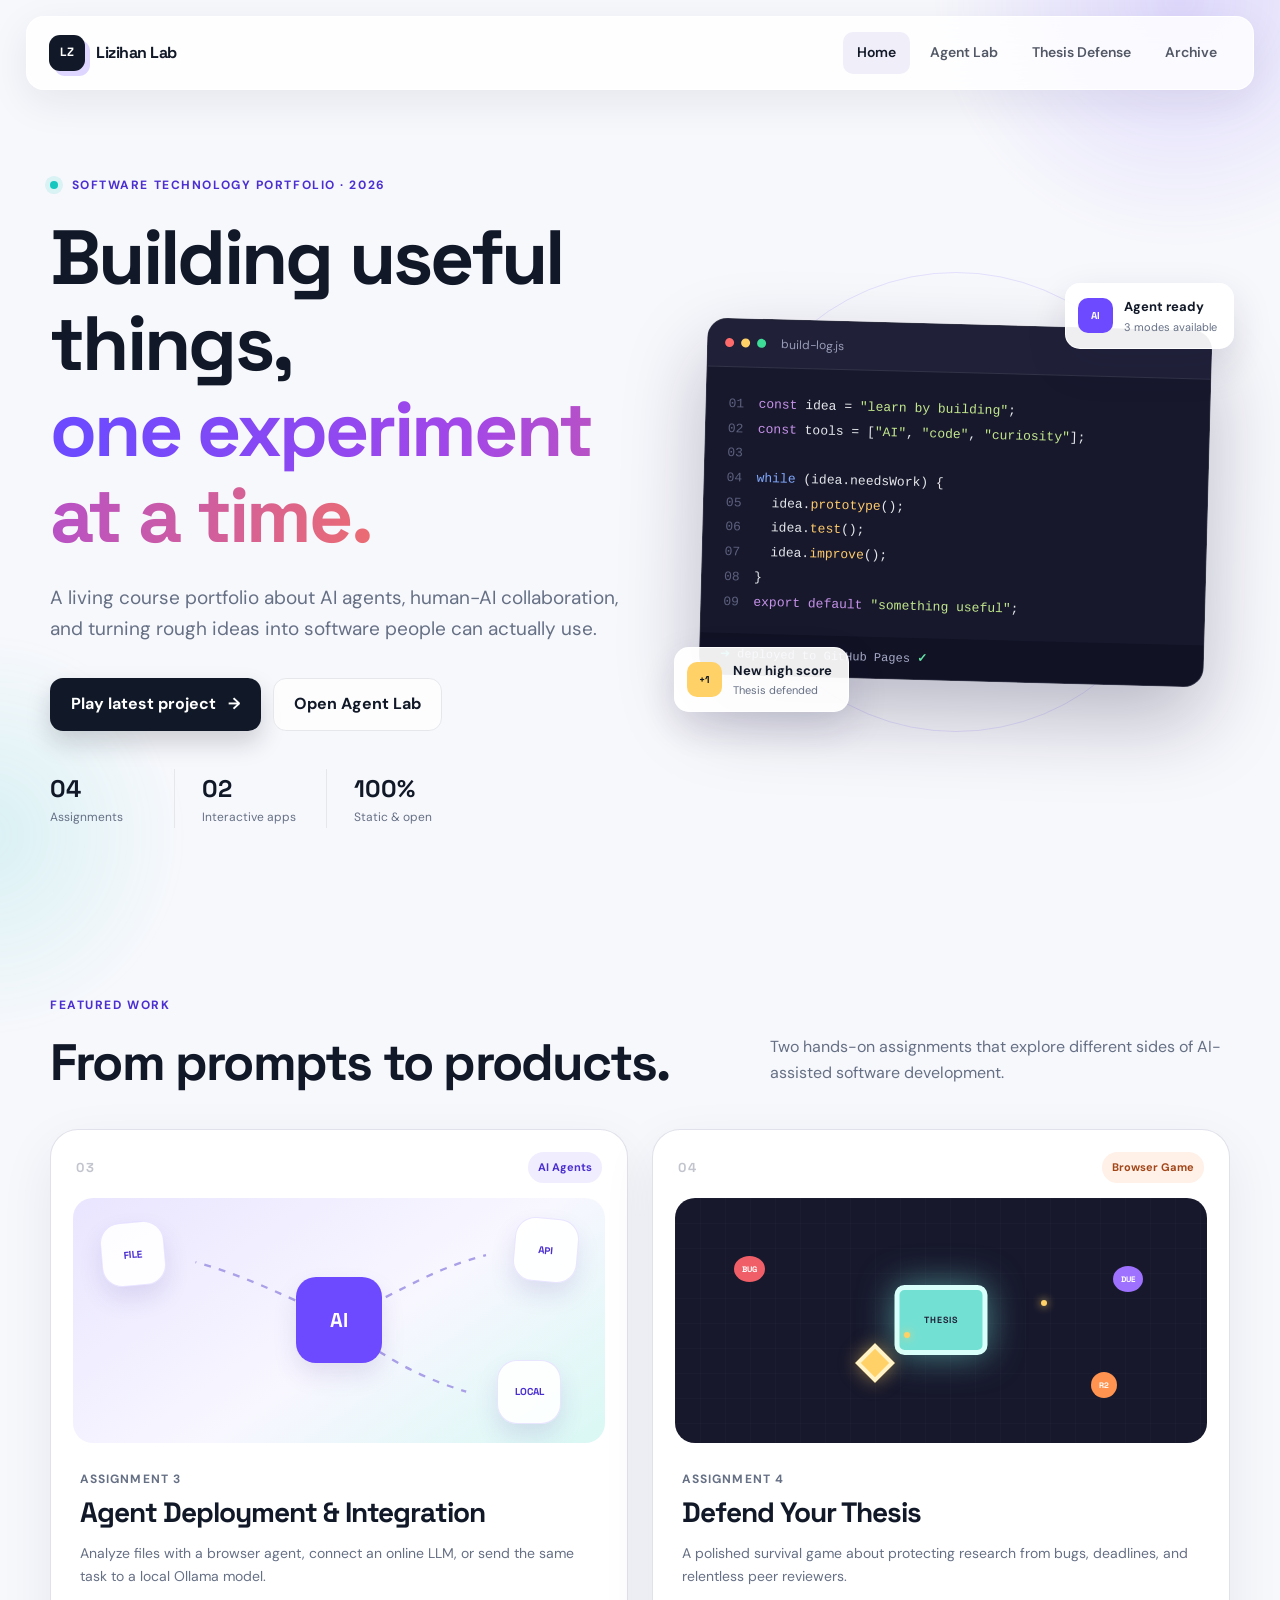
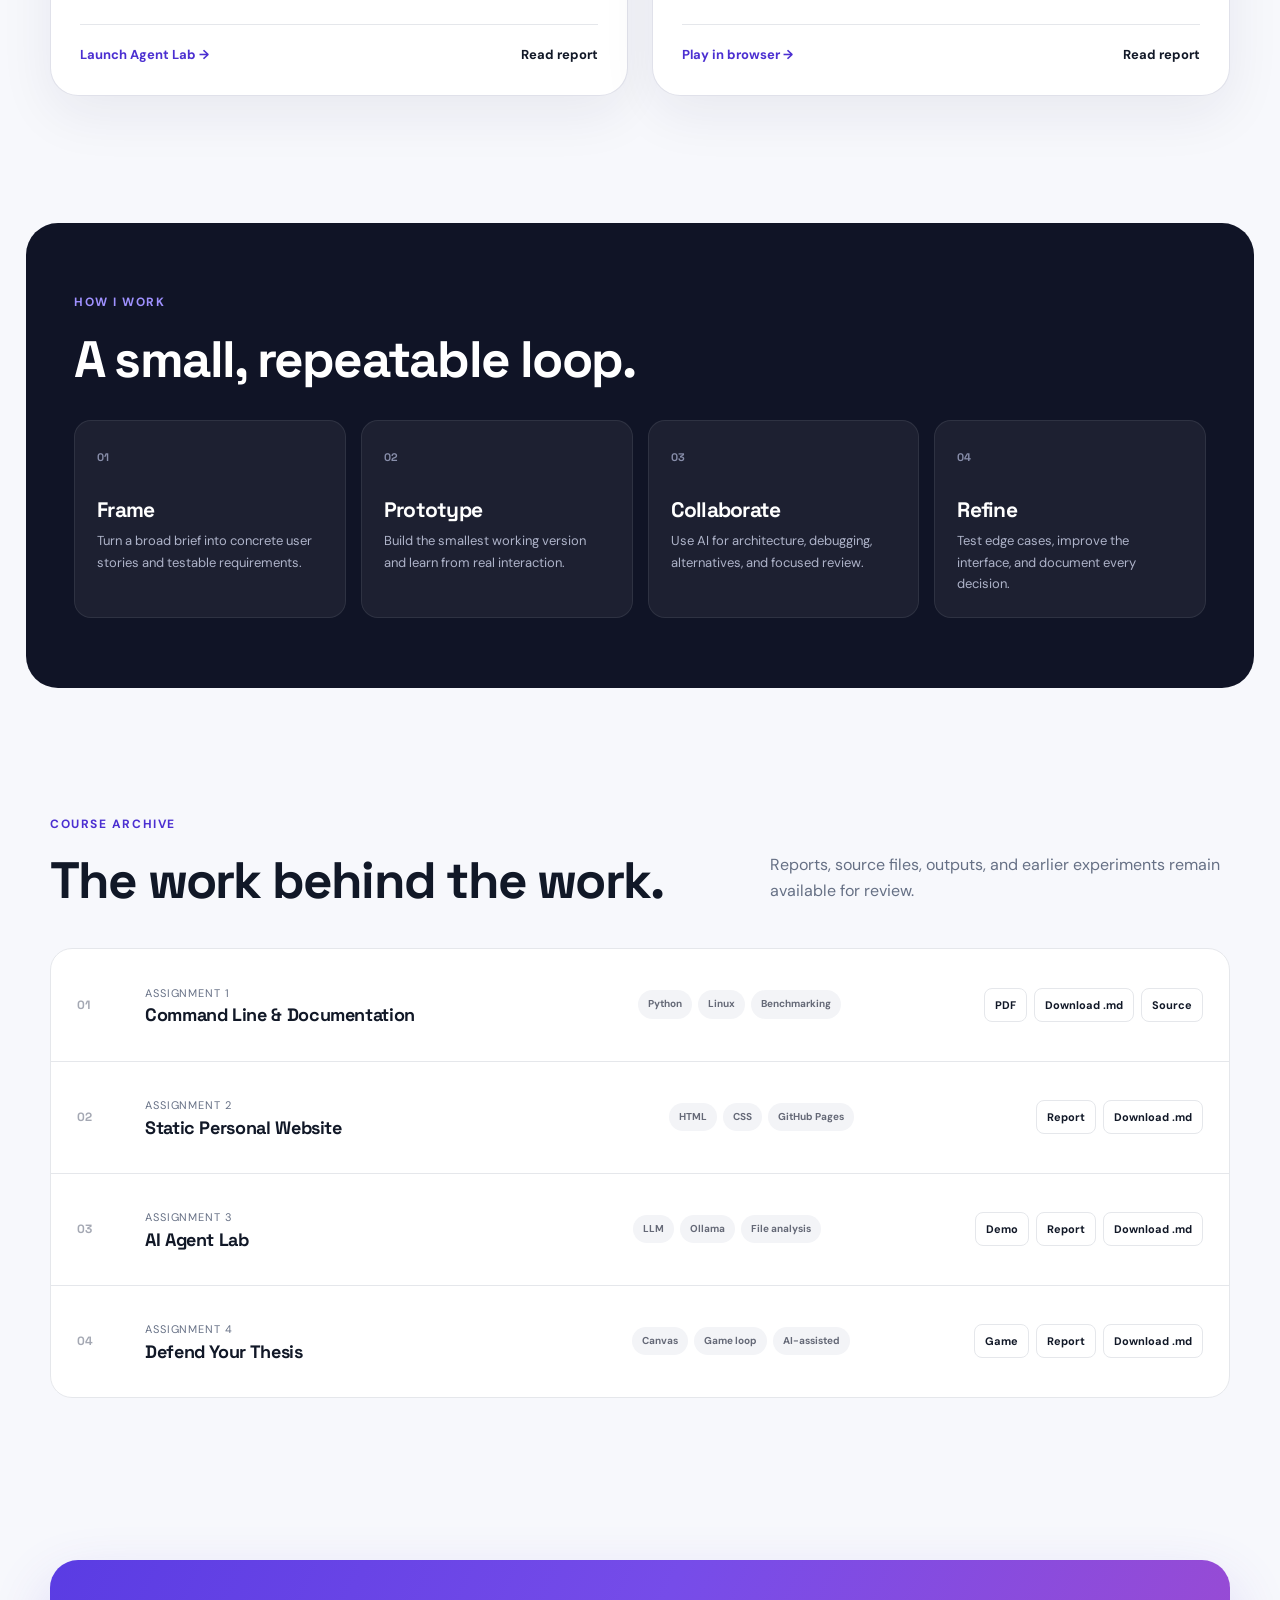
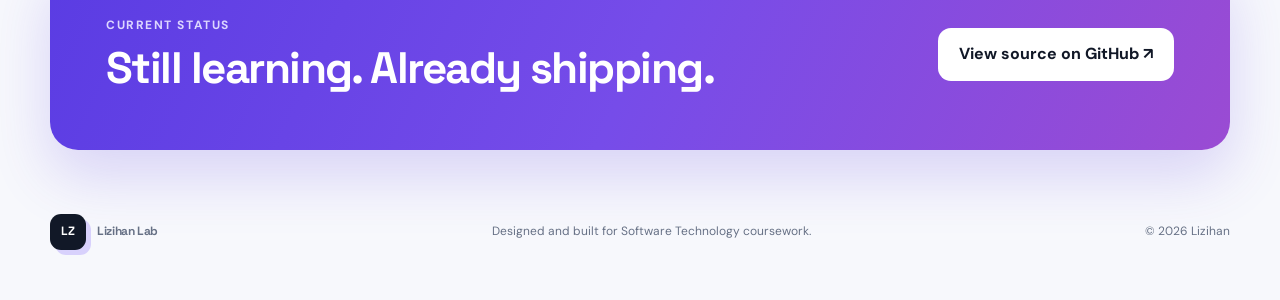
==== commit 52bf4b6c: "Open formatted reports instead of raw Markdown" ====
--- a/index.html
+++ b/index.html
@@ -181,7 +181,7 @@
                     <div class="archive-tags"><span>Python</span><span>Linux</span><span>Benchmarking</span></div>
                     <div class="archive-actions">
                         <a href="report.pdf">PDF</a>
-                        <a href="report.md">Markdown</a>
+                        <a href="report.md" download>Download .md</a>
                         <a href="matmul.py">Source</a>
                     </div>
                 </article>
@@ -191,7 +191,7 @@
                     <div class="archive-tags"><span>HTML</span><span>CSS</span><span>GitHub Pages</span></div>
                     <div class="archive-actions">
                         <a href="homework2_report.html">Report</a>
-                        <a href="homework2_report.md">Markdown</a>
+                        <a href="homework2_report.md" download>Download .md</a>
                     </div>
                 </article>
                 <article>
@@ -200,7 +200,8 @@
                     <div class="archive-tags"><span>LLM</span><span>Ollama</span><span>File analysis</span></div>
                     <div class="archive-actions">
                         <a href="agent-lab.html">Demo</a>
-                        <a href="assignment3-report.md">Markdown</a>
+                        <a href="assignment3-report.html">Report</a>
+                        <a href="assignment3-report.md" download>Download .md</a>
                     </div>
                 </article>
                 <article>
@@ -209,7 +210,8 @@
                     <div class="archive-tags"><span>Canvas</span><span>Game loop</span><span>AI-assisted</span></div>
                     <div class="archive-actions">
                         <a href="thesis-defense.html">Game</a>
-                        <a href="assignment4-report.md">Markdown</a>
+                        <a href="assignment4-report.html">Report</a>
+                        <a href="assignment4-report.md" download>Download .md</a>
                     </div>
                 </article>
             </div>
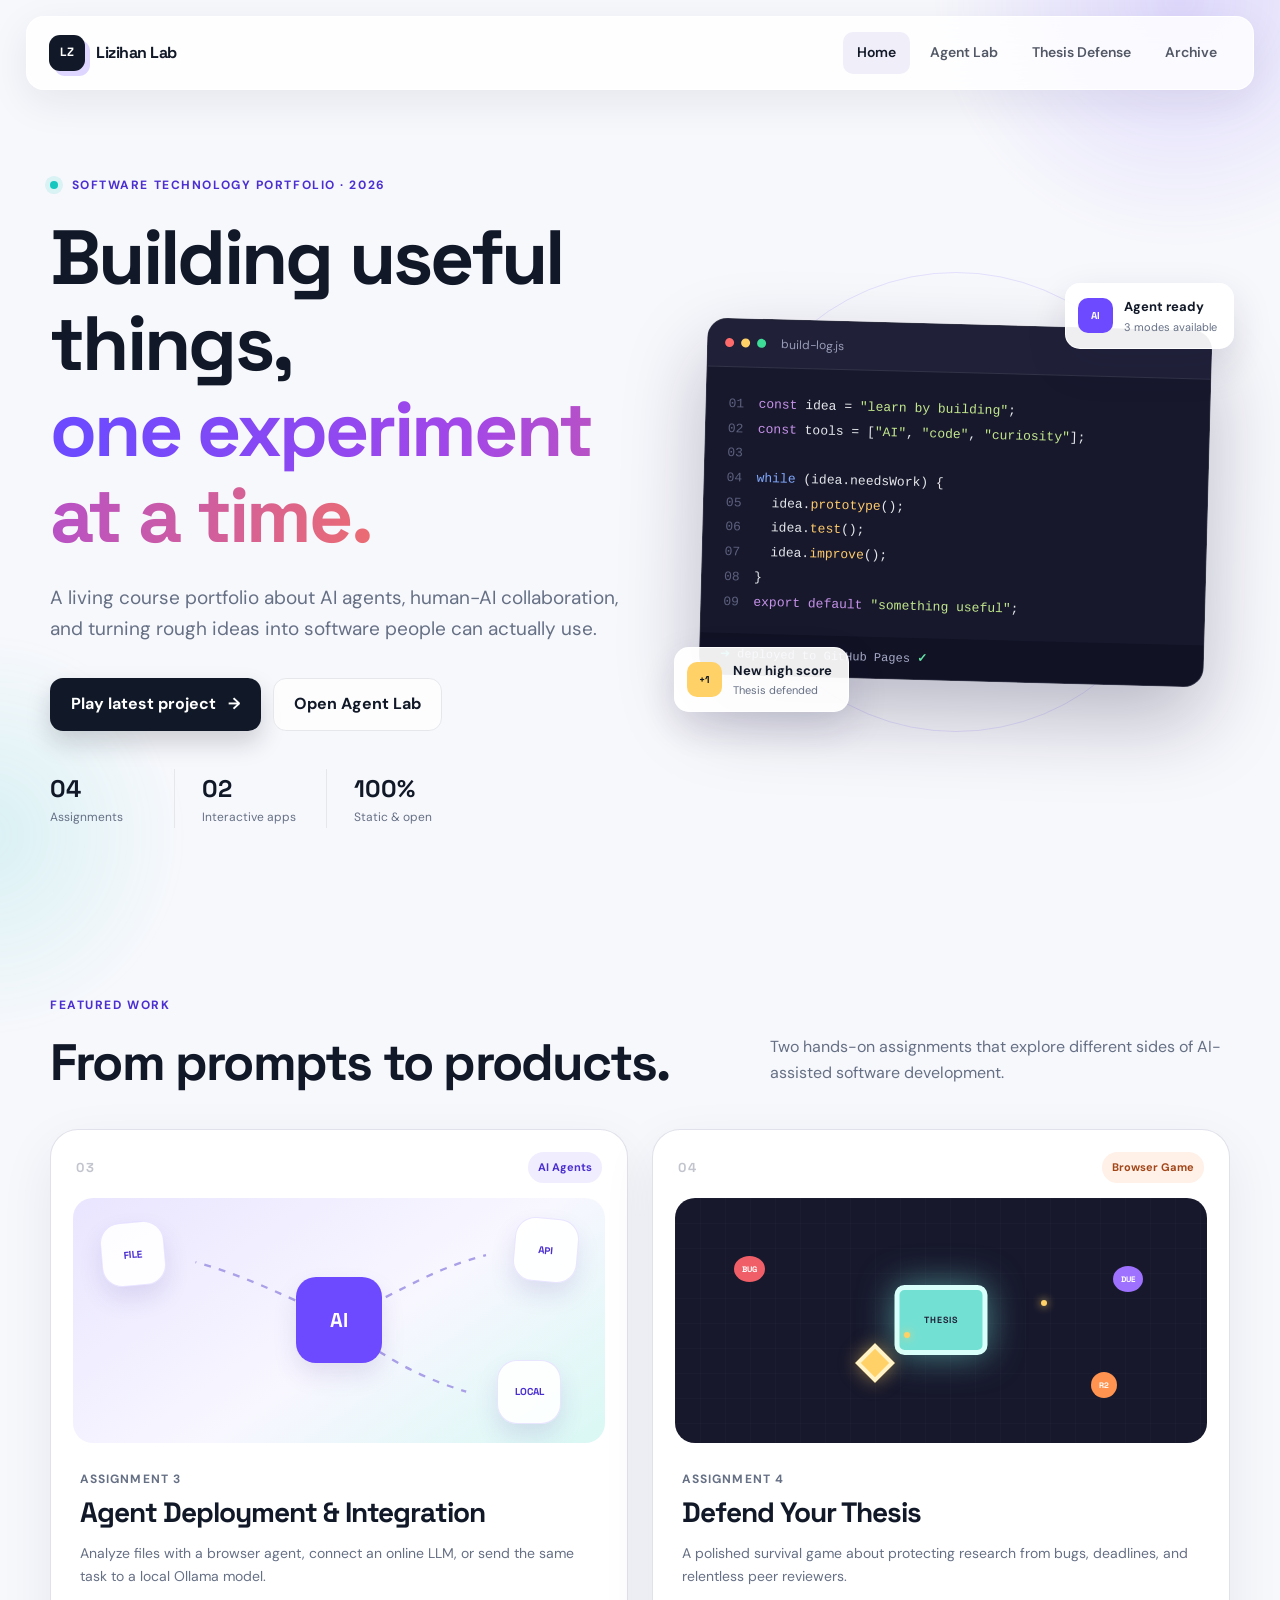
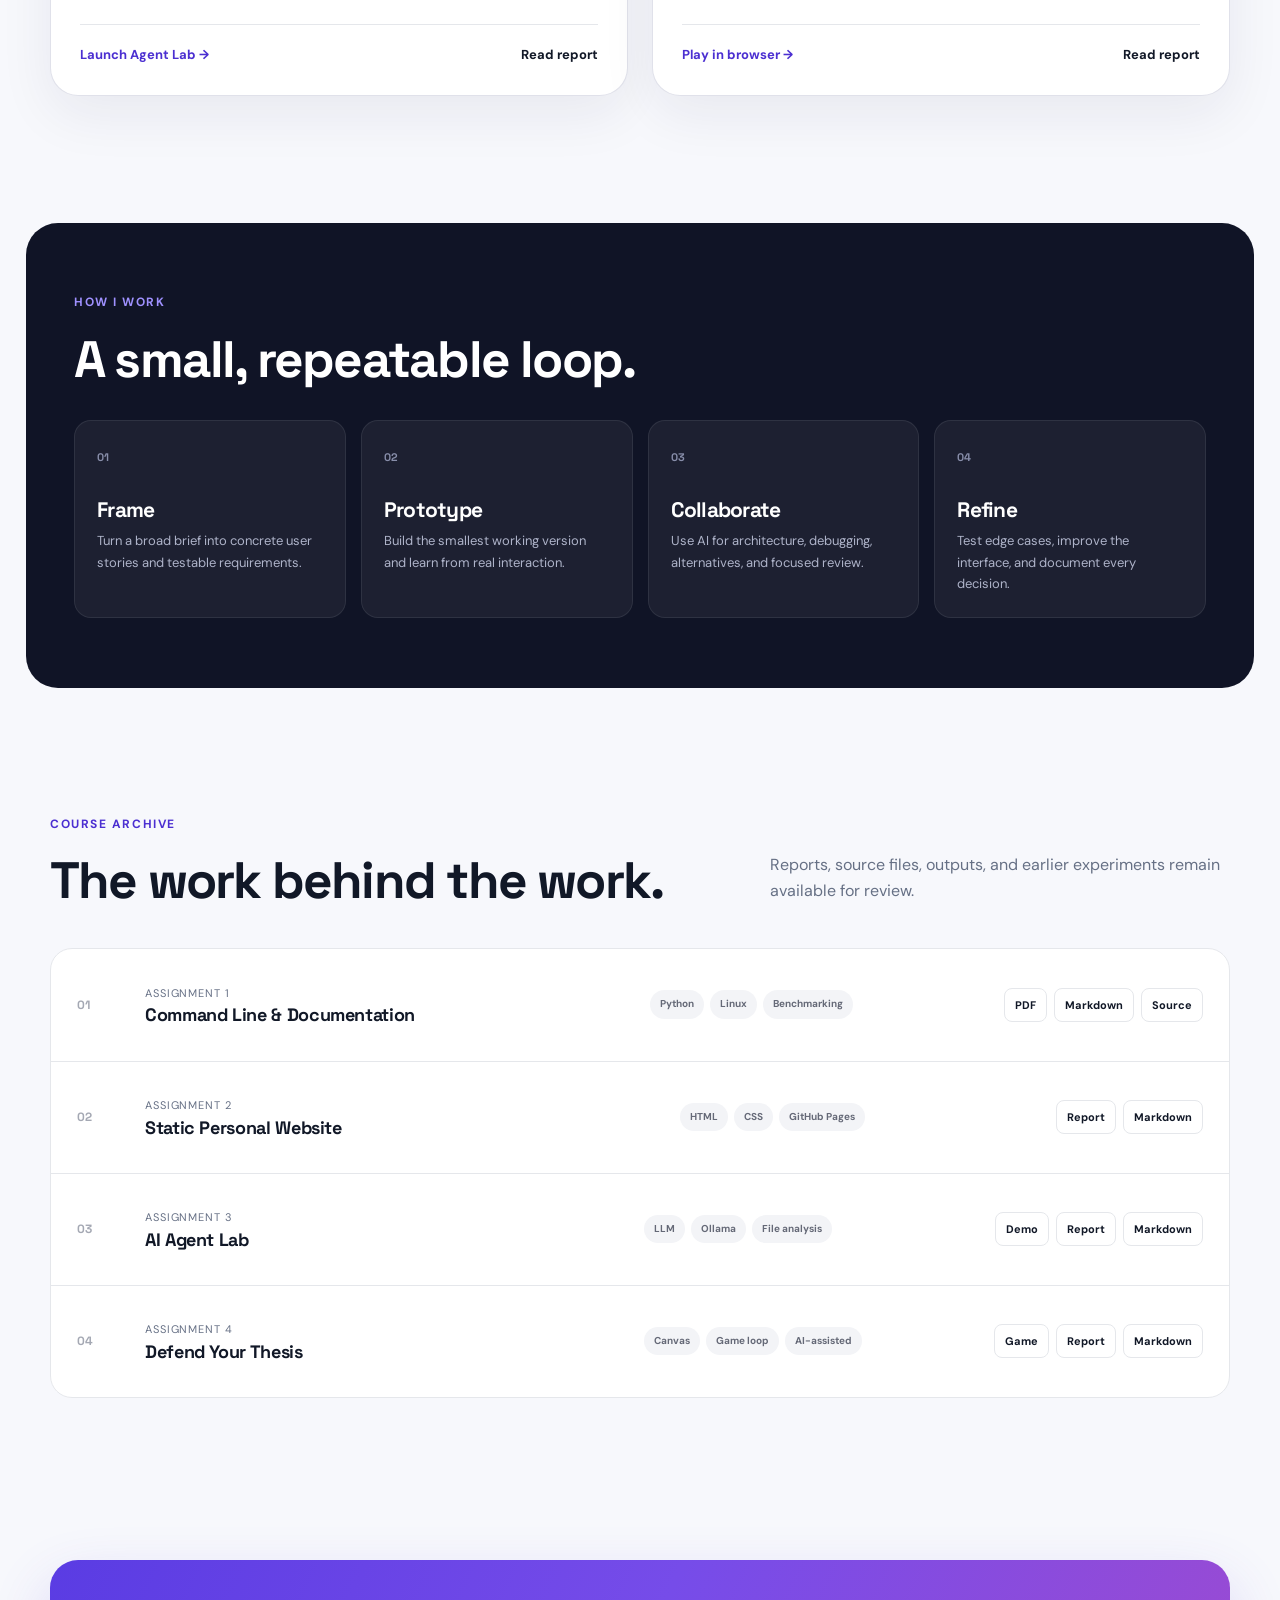
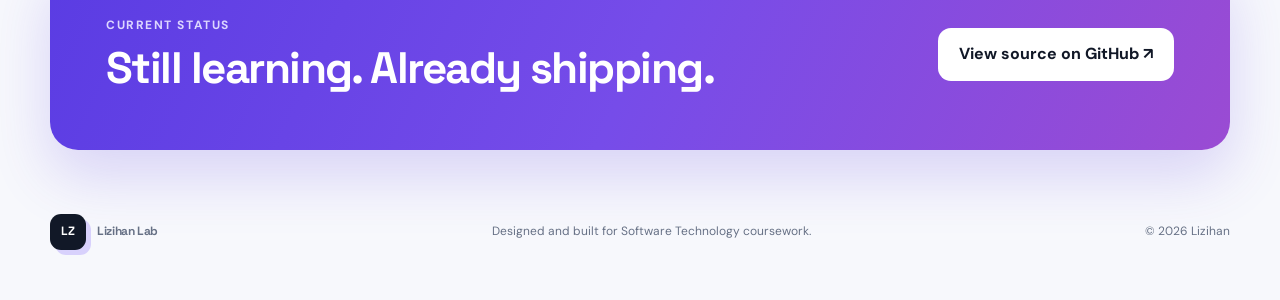
==== commit 7f6a2c7a: "Link Markdown buttons to rendered GitHub views" ====
--- a/index.html
+++ b/index.html
@@ -3,6 +3,9 @@
 <head>
     <meta charset="UTF-8">
     <meta name="viewport" content="width=device-width, initial-scale=1">
+    <meta http-equiv="Cache-Control" content="no-cache, no-store, must-revalidate">
+    <meta http-equiv="Pragma" content="no-cache">
+    <meta http-equiv="Expires" content="0">
     <meta name="description" content="Lizihan's Software Technology course portfolio, featuring AI agents, an interactive browser game, and technical reports.">
     <title>Lizihan | Software Technology Lab</title>
     <link rel="preconnect" href="https://fonts.googleapis.com">
@@ -181,7 +184,7 @@
                     <div class="archive-tags"><span>Python</span><span>Linux</span><span>Benchmarking</span></div>
                     <div class="archive-actions">
                         <a href="report.pdf">PDF</a>
-                        <a href="report.md" download>Download .md</a>
+                        <a href="https://github.com/lizihanFly/lizihanFly.github.io/blob/main/report.md" target="_blank" rel="noreferrer">Markdown</a>
                         <a href="matmul.py">Source</a>
                     </div>
                 </article>
@@ -191,7 +194,7 @@
                     <div class="archive-tags"><span>HTML</span><span>CSS</span><span>GitHub Pages</span></div>
                     <div class="archive-actions">
                         <a href="homework2_report.html">Report</a>
-                        <a href="homework2_report.md" download>Download .md</a>
+                        <a href="https://github.com/lizihanFly/lizihanFly.github.io/blob/main/homework2_report.md" target="_blank" rel="noreferrer">Markdown</a>
                     </div>
                 </article>
                 <article>
@@ -201,7 +204,7 @@
                     <div class="archive-actions">
                         <a href="agent-lab.html">Demo</a>
                         <a href="assignment3-report.html">Report</a>
-                        <a href="assignment3-report.md" download>Download .md</a>
+                        <a href="https://github.com/lizihanFly/lizihanFly.github.io/blob/main/assignment3-report.md" target="_blank" rel="noreferrer">Markdown</a>
                     </div>
                 </article>
                 <article>
@@ -211,7 +214,7 @@
                     <div class="archive-actions">
                         <a href="thesis-defense.html">Game</a>
                         <a href="assignment4-report.html">Report</a>
-                        <a href="assignment4-report.md" download>Download .md</a>
+                        <a href="https://github.com/lizihanFly/lizihanFly.github.io/blob/main/assignment4-report.md" target="_blank" rel="noreferrer">Markdown</a>
                     </div>
                 </article>
             </div>
